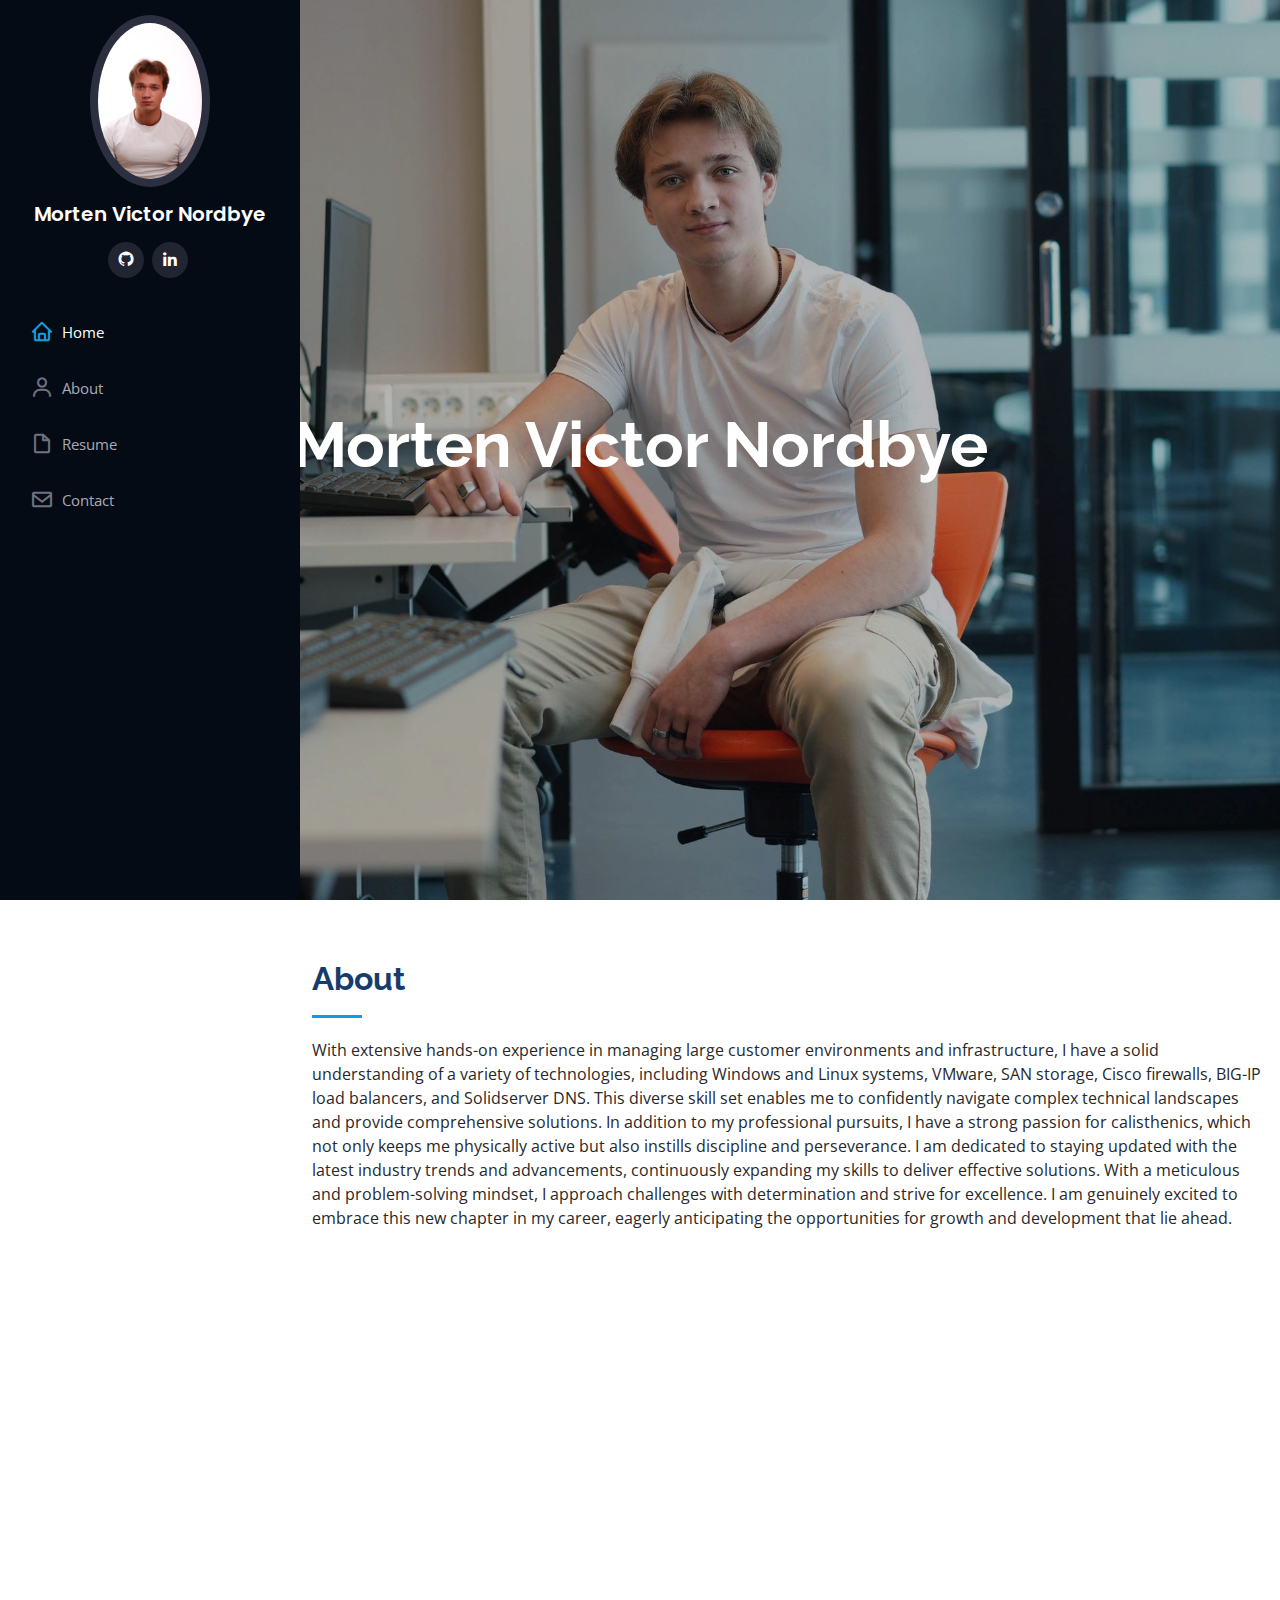
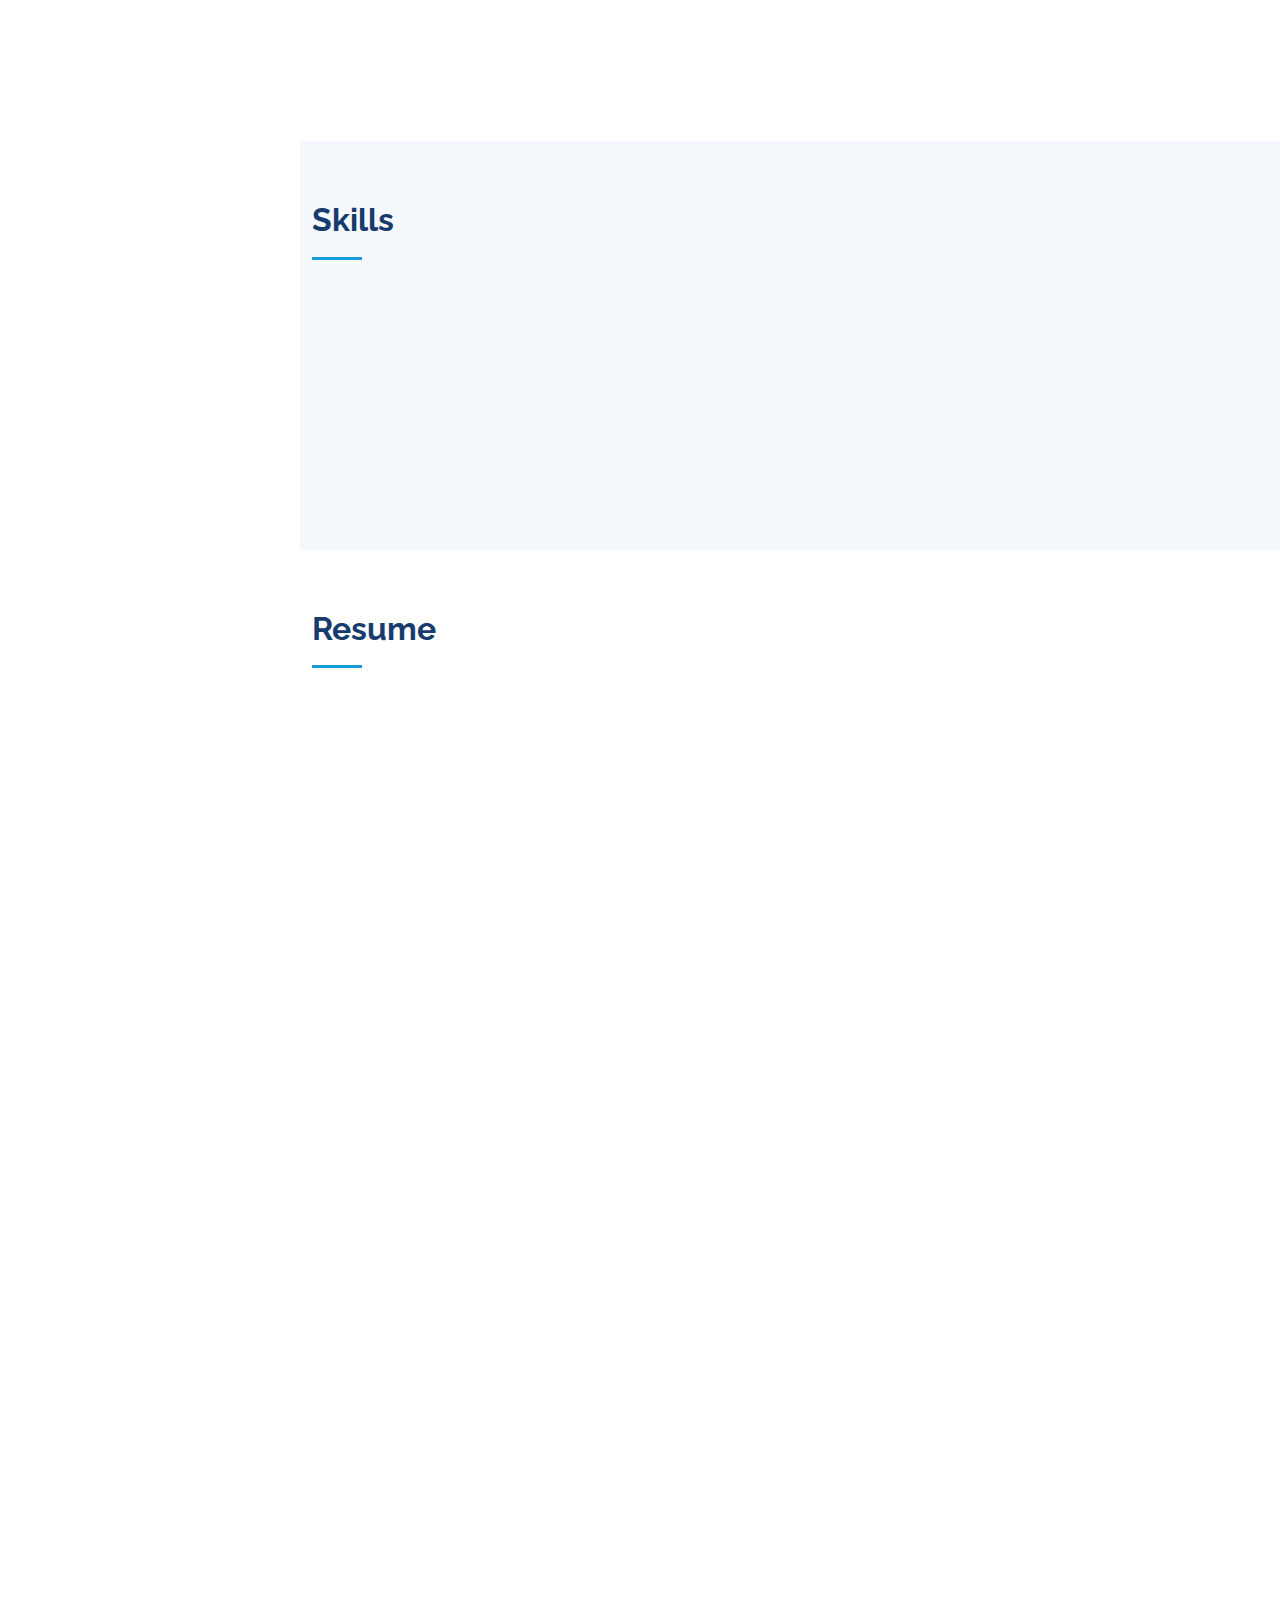
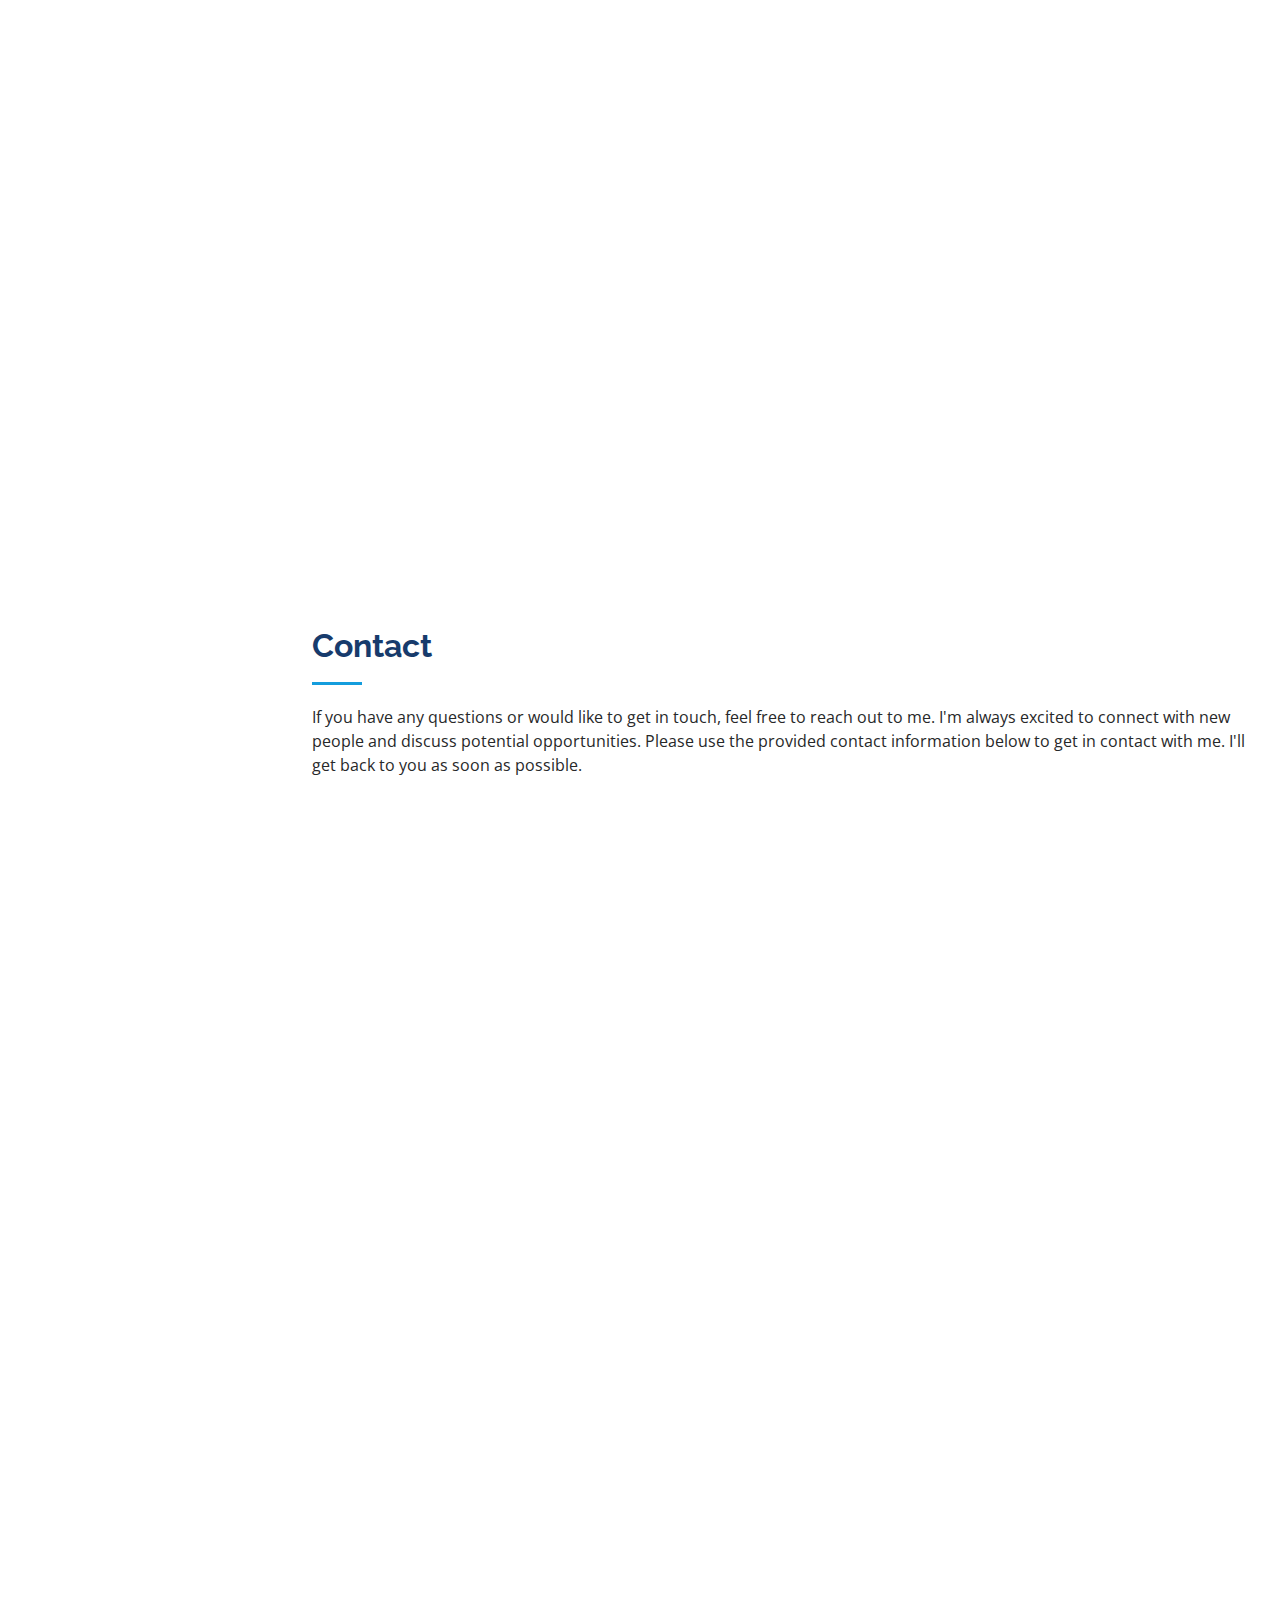
==== Source/Site-Files/index.html @ c0a7336f "Fixed site" ====
<!DOCTYPE html>
<html lang="en">
<head>
    <meta charset="utf-8" />
    <meta content="width=device-width, initial-scale=1.0" name="viewport" />
    <!-- Page Title -->
    <title>Morten Victor Nordbye: IT Consultant & Career Overview </title>
    <!-- Page Description -->
    <meta content="Welcome to Morten Victor Nordbye's space, an emerging IT Consultant. Explore my career overview, learn about my areas of expertise, and connect for collaborations or inquiries." name="description" />
    <!-- Keywords -->
    <meta content="Morten Victor Nordbye, IT Consultant, Oslo, Norway, Linux, Windows, Career Overview, Expertise, Collaborations, IT Skills" name="keywords" />
    <!-- Sitemap & Favicon Links -->
    <link rel="sitemap" type="application/xml" title="Sitemap" href="/sitemap.xml" />
    <link rel="apple-touch-icon" sizes="180x180" href="/assets/img/apple-touch-icon.png">
    <link rel="icon" type="image/png" sizes="32x32" href="/assets/img/favicon-32x32.png">
    <link rel="icon" type="image/png" sizes="16x16" href="/assets/img/favicon-16x16.png">
    <link rel="manifest" href="/assets/img/site.webmanifest">
    <!-- Google Fonts & Verification -->
    <link href="https://fonts.googleapis.com/css?family=Open+Sans:300,300i,400,400i,600,600i,700,700i|Raleway:300,300i,400,400i,500,500i,600,600i,700,700i|Poppins:300,300i,400,400i,500,500i,600,600i,700,700i" rel="stylesheet" />
    <meta name="google-site-verification" content="pW0Dln3ShXs7R0R610g7fo0jeDAkiSQfmzgLI_KJolE" />
    <!-- Vendor & Template CSS Files -->
    <link href="/assets/vendor/aos/aos.css" rel="stylesheet" />
    <link href="/assets/vendor/bootstrap/css/bootstrap.min.css" rel="stylesheet" />
    <link href="/assets/vendor/bootstrap-icons/bootstrap-icons.css" rel="stylesheet" />
    <link href="/assets/vendor/boxicons/css/boxicons.min.css" rel="stylesheet" />
    <link href="/assets/vendor/glightbox/css/glightbox.min.css" rel="stylesheet" />
    <link href="/assets/vendor/swiper/swiper-bundle.min.css" rel="stylesheet" />
    <link href="/assets/css/style.css" rel="stylesheet" />
</head>
<body>
    <!-- Mobile nav toggle button -->
    <i class="bi bi-list mobile-nav-toggle d-xl-none"></i>
    <!-- Header -->
    <header id="header">
        <div class="d-flex flex-column">
            <div class="profile">
                <img alt="Morten Victor Nordbye's Profile Picture" class="img-fluid rounded-circle" src="/assets/img/profile-img.jpg" />
                <h1 class="text-light">
                    <a href="index.html"> Morten Victor Nordbye </a>
                </h1>
                <div class="social-links mt-3 text-center">
                    <a class="github" href="https://github.com/Morten03Nordbye">
                        <i class="bx bxl-github"></i>
                    </a>
                    <a class="linkedin" href="https://www.linkedin.com/in/morten-nordbye-325bb71bb/">
                        <i class="bx bxl-linkedin"></i>
                    </a>
                </div>
            </div>
            <nav id="navbar" class="nav-menu navbar">
                <ul>
                    <li><a href="#hero" class="nav-link scrollto active"><i class="bx bx-home"></i><span>Home</span></a></li>
                    <li><a href="#about" class="nav-link scrollto"><i class="bx bx-user"></i><span>About</span></a></li>
                    <li><a href="#resume" class="nav-link scrollto"><i class="bx bx-file-blank"></i><span>Resume</span></a></li>
                    <li><a href="#contact" class="nav-link scrollto"><i class="bx bx-envelope"></i><span>Contact</span></a></li>
                </ul>
            </nav>
        </div>
    </header>
    <!-- End Header -->
     <!-- ======= Hero Section ======= -->
    <section class="d-flex flex-column justify-content-center align-items-center" id="hero">
      <div class="hero-container" data-aos="fade-in">
        <h1> Morten Victor Nordbye </h1>
      </div>
    </section>
    <!-- End Hero -->
    <main id="main">
      <!-- ======= About Section ======= -->
      <section class="about" id="about">
        <div class="container">
          <div class="section-title">
            <h2> About </h2>
            <p> With extensive hands-on experience in managing large customer environments and infrastructure, I have a solid understanding of a variety of technologies, including Windows and Linux systems, VMware, SAN storage, Cisco firewalls, BIG-IP load balancers, and Solidserver DNS. This diverse skill set enables me to confidently navigate complex technical landscapes and provide comprehensive solutions. In addition to my professional pursuits, I have a strong passion for calisthenics, which not only keeps me physically active but also instills discipline and perseverance. I am dedicated to staying updated with the latest industry trends and advancements, continuously expanding my skills to deliver effective solutions. With a meticulous and problem-solving mindset, I approach challenges with determination and strive for excellence. I am genuinely excited to embrace this new chapter in my career, eagerly anticipating the opportunities for growth and development that lie ahead. </p>
          </div>
          <div class="row">
            <div class="col-lg-4" data-aos="fade-right">
              <img alt="" class="img-fluid" src="/assets/img/profile-img.jpg" />
            </div>
            <div class="col-lg-8 pt-4 pt-lg-0 content" data-aos="fade-left">
              <h3> System Consultant </h3>
              <p class="fst-italic"> As a System Consultant at Orange Business, I have the privilege of collaborating closely with our customers and mission-critical solutions. Leveraging a diverse range of technologies, including scripting, Kubernetes, AWS/Azure, databases, VmWare, Ansible, Linux/Windows, and automation and orchestration, I optimize performance and solve complex problems within our private cloud offering. This hands-on experience allows me to gain valuable expertise in cutting-edge technologies and develop a deep understanding of their application in a private cloud environment. The dynamic nature of this role not only presents unique challenges but also offers abundant opportunities for continuous learning, personal growth, and staying at the forefront of emerging technologies. </p>
              <div class="row">
                <div class="col-lg-6">
                  <ul>
                    <li>
                      <i class="bi bi-chevron-right"></i>
                      <strong> Birthday: </strong>
                      <span> 18 August 2003 </span>
                    </li>
                    <li>
                      <i class="bi bi-chevron-right"></i>
                      <strong> Website: </strong>
                      <span> nordbye.it </span>
                    </li>
                    <li>
                      <i class="bi bi-chevron-right"></i>
                      <strong> Phone: </strong>
                      <span> +47 97902931 </span>
                    </li>
                    <li>
                      <i class="bi bi-chevron-right"></i>
                      <strong> City: </strong>
                      <span> Oslo, Norway </span>
                    </li>
                  </ul>
                </div>
                <div class="col-lg-6">
                  <ul>
                    <li>
                      <i class="bi bi-chevron-right"></i>
                      <strong> Age: </strong>
                      <span id="age"></span>
                    </li>
                    <li>
                      <i class="bi bi-chevron-right"></i>
                      <strong> Degree: </strong>
                      <span> Trade certificate as a skilled ICT service operator </span>
                    </li>
                    <li>
                      <i class="bi bi-chevron-right"></i>
                      <strong> Email: </strong>
                      <span> morten@nordbye.it </span>
                    </li>
                    <li>
                      <i class="bi bi-chevron-right"></i>
                      <strong> Freelance: </strong>
                      <span> Available </span>
                    </li>
                  </ul>
                </div>
              </div>
            </div>
          </div>
        </div>
      </section>
      <!-- End About Section -->
      <!-- ======= Interests Section ======= -->
      <section class="Interests" id="Interests">
        <div class="container">
          <div class="section-title">
            <h2> Interests </h2>
          </div>
          <div class="row">
            <div class="col-lg-4 col-md-6 icon-box" data-aos="fade-up">
              <div class="icon">
                <i class="bi bi-bicycle"></i>
              </div>
              <h4 class="title">
                <a href=""> Fitness </a>
              </h4>
              <p class="description"> Fitness is something I'm truly passionate about. It's not just about staying in shape, but also about feeling empowered and maintaining my overall well-being. Each workout brings new challenges that I eagerly embrace, pushing myself to become stronger and healthier. Engaging in regular exercise not only keeps me physically fit, but also uplifts my spirits and helps me manage stress effectively. Moreover, fitness has opened doors to meaningful connections and enjoyable experiences. For me, it's been a truly transformative and positive journey.. </p>
            </div>
            <div class="col-lg-4 col-md-6 icon-box" data-aos="fade-up" data-aos-delay="100">
              <div class="icon">
                <i class="bi bi-card-checklist"></i>
              </div>
              <h4 class="title">
                <a href=""> Politics </a>
              </h4>
              <p class="description"> Politics captivates my interest like no other subject. The intricate web of political systems, diverse ideologies, and ongoing current events never fails to intrigue me. Understanding politics is vital for active participation in democracy and making well-informed choices. Engaging in political discussions sparks my intellect and keeps me engaged in the world around me. I find immense satisfaction in staying well-versed in political affairs and believe that nurturing this passion is an intellectually fulfilling pursuit. </p>
            </div>
            <div class="col-lg-4 col-md-6 icon-box" data-aos="fade-up" data-aos-delay="200">
              <div class="icon">
                <i class="bi bi-controller"></i>
              </div>
              <h4 class="title">
                <a href=""> Gaming </a>
              </h4>
              <p class="description"> Gaming is an activity I enjoy when I have some spare time. It provides a unique opportunity for relaxation and rejuvenation. Engaging in games allows me to temporarily escape from the demands of everyday life and immerse myself in thrilling and entertaining experiences. It's not about being a hardcore gamer for me, but rather about the enjoyment and occasional challenge it brings. Gaming helps me unwind, releasing stress and providing a refreshing break for my mind. </p>
            </div>
            <div class="col-lg-4 col-md-6 icon-box" data-aos="fade-up" data-aos-delay="300">
              <div class="icon">
                <i class="bi bi-terminal"></i>
              </div>
              <h4 class="title">
                <a href=""> Philosophy </a>
              </h4>
              <p class="description"> Philosophy, the pursuit of wisdom and understanding, captivates my mind like no other discipline. It delves into profound questions about existence, knowledge, ethics, and the nature of reality. Engaging with philosophical ideas broadens my perspective and challenges my preconceptions, encouraging me to think critically and analytically. Philosophy invites me to ponder the mysteries of life, contemplate the complexities of human nature, and explore the intricacies of moral and ethical dilemmas. Through philosophical inquiry, I seek to unravel the threads that weave together our shared human experience and find meaning in the vast tapestry of existence. Philosophy is an intellectual journey that enriches my understanding of the world and allows me to engage with the timeless questions that have shaped human thought for centuries. </p>
            </div>
            <div class="col-lg-4 col-md-6 icon-box" data-aos="fade-up" data-aos-delay="400">
              <div class="icon">
                <i class="bi bi-wifi"></i>
              </div>
              <h4 class="title">
                <a href=""> Homelabing </a>
              </h4>
              <p class="description"> Homelabing is an incredibly enjoyable and rewarding hobby that I wholeheartedly embrace. It grants me the freedom to experiment with various technologies and configurations, continually expanding my knowledge and skills. Through this hands-on exploration, I satisfy my curiosity and delve deeper into my areas of interest. Moreover, homelabing provides a gateway to a vibrant online community, where like-minded individuals share invaluable tips, advice, and experiences. The joy and fulfillment I derive from homelabing are unparalleled, making it a truly worthwhile and engaging pursuit </p>
            </div>
            <div class="col-lg-4 col-md-6 icon-box" data-aos="fade-up" data-aos-delay="500">
              <div class="icon">
                <i class="bi bi-graph-down"></i>
              </div>
              <h4 class="title">
                <a href=""> Stocks and Investing </a>
              </h4>
              <p class="description"> I am passionate about stocks and investing, and I find the subject to be both fascinating and financially rewarding. I enjoy researching companies and analyzing financial data to make informed investment decisions. I think that investing in stocks is a smart way to grow and diversify one's wealth, and it allows for the potential to generate passive income. Additionally, being invested in the stock market allows me to stay informed about the economy and business developments. Overall, I think that having an interest in stocks and investing is a smart and rewarding pursuit. </p>
            </div>
          </div>
        </div>
      </section>
      <!-- End Interests Section -->
      <!-- ======= Skills Section ======= -->
      <section class="skills section-bg" id="skills">
        <div class="container">
          <div class="section-title">
            <h2> Skills </h2>
          </div>
          <div class="row skills-content">
            <div class="col-lg-6" data-aos="fade-up">
              <div class="progress">
                <span class="skill"> Linux <i class="val"> 80% </i>
                </span>
                <div class="progress-bar-wrap">
                  <div aria-valuemax="100" aria-valuemin="0" aria-valuenow="80" class="progress-bar" role="progressbar"></div>
                </div>
              </div>
              <div class="progress">
                <span class="skill"> Windows Server <i class="val"> 80% </i>
                </span>
                <div class="progress-bar-wrap">
                  <div aria-valuemax="100" aria-valuemin="0" aria-valuenow="80" class="progress-bar" role="progressbar"></div>
                </div>
              </div>
              <div class="progress">
                <span class="skill"> Team leadership <i class="val"> 70% </i>
                </span>
                <div class="progress-bar-wrap">
                  <div aria-valuemax="100" aria-valuemin="0" aria-valuenow="70" class="progress-bar" role="progressbar"></div>
                </div>
              </div>
            </div>
            <div class="col-lg-6" data-aos="fade-up" data-aos-delay="100">
              <div class="progress">
                <span class="skill"> F5 BigIP <i class="val"> 50% </i>
                </span>
                <div class="progress-bar-wrap">
                  <div aria-valuemax="100" aria-valuemin="0" aria-valuenow="50" class="progress-bar" role="progressbar"></div>
                </div>
              </div>
              <div class="progress">
                <span class="skill"> Telia Bedriftsnett Administration <i class="val"> 100% </i>
                </span>
                <div class="progress-bar-wrap">
                  <div aria-valuemax="100" aria-valuemin="0" aria-valuenow="100" class="progress-bar" role="progressbar"></div>
                </div>
              </div>
              <div class="progress">
                <span class="skill"> Public cloud(Azure and AWS) <i class="val"> 50% </i>
                </span>
                <div class="progress-bar-wrap">
                  <div aria-valuemax="100" aria-valuemin="0" aria-valuenow="50" class="progress-bar" role="progressbar"></div>
                </div>
              </div>
            </div>
          </div>
        </div>
      </section>
      <!-- End Skills Section -->
      <!-- ======= Resume Section ======= -->
      <section class="resume" id="resume">
        <div class="container">
          <div class="section-title">
            <h2> Resume </h2>
          </div>
          <div class="row">
            <div class="col-lg-6" data-aos="fade-up">
              <h3 class="resume-title"> Licenses & Certifications </h3>
              <div class="resume-item">
              <h4> AWS Certified Cloud Practitioner </h4>
                <h5> Issued Sep 2021 </h5>
                <p>
                  <em> Issued by Amazon Web Services (AWS) </em>
                </p>
              </div>
              <h3 class="resume-title"> Education </h3>
              <div class="resume-item">
                <h4> Trade certificate as a skilled ICT service operator </h4>
                <h5> Issued Aug 2023 </h5>
                <p>
                  <em> The Royal Norwegian Ministry of Education and Research and Basefarm/Orange Business, Oslo </em>
                </p>
                <p>Passed with Distinction</p>
              </div>
              <div class="resume-item">
                <h4> ICT Service Operator  </h4>
                <h5> 2020 - 2021 </h5>
                <p>
                  <em> Kuben High School, Oslo </em>
                </p>
                <p>I completed a year-long education in ICT service, in order to gain more knowledge about how to provide effective and efficient support for information and communication technology systems. Through this education, I learned about the principles and practices of ICT service, including how to diagnose and troubleshoot technical problems, how to communicate effectively with users, and how to maintain and improve ICT systems and services. I also had the opportunity to gain hands-on experience with Linux and Windows servers, and practice my skills in real-world scenarios.</p>
              </div>
              <div class="resume-item">
                <h4> Vocational Education in Electrical Studies </h4>
                <h5> 2019 - 2020 </h5>
                <p>
                  <em> Ullern High School, Oslo </em>
                </p>
                I completed a year-long education in electro. Through this program, I learned about the principles of electricity and electronics. I also had the opportunity to gain hands-on experience and build my own circuits and devices. The education has given me a deeper understanding of the fundamental concepts and principles that underlie technology. I am excited to apply this knowledge in my future studies and career.</p>
              </div>
            </div>
            <div class="col-lg-6" data-aos="fade-up" data-aos-delay="100">
              <h3 class="resume-title"> Experience </h3>
              <div class="resume-item">
                <h4>System Consultant</h4>
                <h5> Aug 2023 - Present </h5>
                <p>
                  <em>Orange Business, Oslo</em>
                </p>
                <p>Collaborated closely with customers and mission-critical solutions, leveraging a diverse range of technologies to optimize performance and problem-solving.</p>
                <ul>
                  <li>Utilized scripting and automation to streamline processes and improve efficiency.</li>
                  <li>Managed and maintained Linux/Windows servers, ensuring smooth operations.</li>
                  <li>Participated in team and company events, fostering a positive and collaborative work environment.</li>
                  <li>Stayed up-to-date with emerging technologies and proactively solved problems.</li>
                </ul>
              </div>
              <div class="resume-item">
                <h4> Operations Technician Apprentice </h4>
                <h5> Aug 2021 - Aug 2023 </h5>
                <p>
                  <em> Basefarm/Orange Business, Oslo </em>
                </p>
                <p> Operational oversight of private and public cloud systems, focusing on hardware to application layers within the OSI model. Demonstrated leadership in managing teams and applied ITIL framework in operations. </p>
                <ul>
                  <li> Managed private cloud operations with an understanding of the OSI model, spanning from hardware to application layers. </li>
                  <li> Maintained and optimized company's SMS system, including documentation, troubleshooting, efficiency improvements, and sourcing new gateways for improved redundancy. </li>
                  <li> Served as a team lead for the Incident Team (INO) and Change Team (CNO), applying the ITIL framework in coordinating and managing team operations. </li>
                  <li> As part of the maintenance team, acted as both Manager and Coordinator, ensuring the smooth execution of monthly upgrades without unexpected downtime. </li>
                  <li> Collaborated with cross-functional teams to resolve complex technical issues. </li>
                </ul>
              </div>
              <div class="resume-item">
                <h4> Programming Course Holder </h4>
                <h5> 2018 - 2019 </h5>
                <p>
                  <em> Oslo Municipality, Oslo </em>
                </p>
                <p> Teaching children about high-level block-based visual programming language </p>
              </div>
            </div>
          </div>
        </div>
      </section>
      <!-- End Resume Section -->
      <section id="contact" class="contact">
        <div class="container">
          <div class="section-title">
            <h2>Contact</h2>
            <p>If you have any questions or would like to get in touch, feel free to reach out to me. I'm always excited to connect with new people and discuss potential opportunities. Please use the provided contact information below to get in contact with me. I'll get back to you as soon as possible.</p>
          </div>
          <div class="row" data-aos="fade-in">
            <div class="col-lg-5 d-flex align-items-stretch">
              <div class="info">
                <div class="address">
                  <i class="bi bi-geo-alt"></i>
                  <h4>Location:</h4>
                  <p>Oslo, Norway</p>
                </div>
                <div class="email">
                  <i class="bi bi-envelope"></i>
                  <h4>Email:</h4>
                  <p>morten@nordbye.it</p>
                </div>
                <div class="phone">
                  <i class="bi bi-phone"></i>
                  <h4>Call:</h4>
                  <p>+47 979 02 931</p>
                </div>
                <iframe src="https://www.google.com/maps/embed/v1/place?q=place_id:ChIJOfBn8mFuQUYRmh4j019gkn4&key=AIzaSyD26jQqn7ztIfjPlDITi4hxV_3opg0lCgQ" frameborder="0" style="border:0; width: 100%; height: 290px;" allowfullscreen></iframe>
              </div>
            </div>
          </div>
        </div>
      </section>
      <!-- End Contact Section -->
      <div style="height: 369px;"></div>
      <!-- Empty div for whitespace -->
    </main>
    <!-- End #main -->
    <!-- Vendor JS Files -->
    <script src="/assets/vendor/aos/aos.js"></script>
    <script src="/assets/vendor/bootstrap/js/bootstrap.bundle.min.js"></script>
    <script src="/assets/vendor/glightbox/js/glightbox.min.js"></script>
    <script src="/assets/vendor/isotope-layout/isotope.pkgd.min.js"></script>
    <script src="/assets/vendor/purecounter/purecounter.js"></script>
    <script src="/assets/vendor/swiper/swiper-bundle.min.js"></script>
    <script src="/assets/vendor/typed.js/typed.min.js"></script>
    <script src="/assets/vendor/waypoints/noframework.waypoints.js"></script>
    <!-- Main JS Files -->
    <script src="/assets/js/main.js"></script>
    <script src="/assets/js/title_scroller.js"></script>
  </body>
</html>
---- assets/css/style.css ----
body{
    font-family:"Open Sans",sans-serif;
    color:#272829
}
a{
    color:#149ddd;
    text-decoration:none
}
a:hover{
    color:#37b3ed;
    text-decoration:none
}
h1,h2,h3,h4,h5,h6{
    font-family:Raleway,sans-serif
}
#header{
    position:fixed;
    top:0;
    left:0;
    bottom:0;
    width:300px;
    transition:all ease-in-out .5s;
    z-index:9997;
    transition:all .5s;
    padding:0 15px;
    background:#040b14;
    overflow-y:auto
}
#header .profile img{
    margin:15px auto;
    display:block;
    width:120px;
    border:8px solid #2c2f3f
}
#header .profile h1{
    font-size:20px;
    margin:0;
    padding:0;
    font-weight:600;
    -moz-text-align-last:center;
    text-align-last:center;
    font-family:Poppins,sans-serif
}
#header .profile h1 a,#header .profile h1 a:hover{
    color:#fff;
    text-decoration:none
}
#header .profile .social-links a{
    font-size:18px;
    display:inline-block;
    background:#212431;
    color:#fff;
    line-height:1;
    padding:8px 0;
    margin-right:4px;
    border-radius:50%;
    text-align:center;
    width:36px;
    height:36px;
    transition:.3s
}
#header .profile .social-links a:hover{
    background:#149ddd;
    color:#fff;
    text-decoration:none
}
#main{
    margin-left:300px
}
@media (max-width:1199px){
    #header{
        left:-300px
    }
    #main{
        margin-left:0
    }
}
.nav-menu{
    padding:30px 0 0 0
}
.nav-menu *{
    margin:0;
    padding:0;
    list-style:none
}
.nav-menu>ul>li{
    position:relative;
    white-space:nowrap
}
.nav-menu a{
    display:flex;
    align-items:center;
    color:#a8a9b4;
    padding:12px 15px;
    margin-bottom:8px;
    transition:.3s;
    font-size:15px
}
.nav-menu a i{
    font-size:24px;
    padding-right:8px;
    color:#6f7180
}
.nav-menu .active,.nav-menu a:hover,.nav-menu li:hover>a{
    text-decoration:none;
    color:#fff
}
.nav-menu .active i,.nav-menu a:hover i,.nav-menu li:hover>a i{
    color:#149ddd
}
.mobile-nav-toggle{
    position:fixed;
    right:15px;
    top:15px;
    z-index:9998;
    border:0;
    font-size:24px;
    transition:all .4s;
    outline:0!important;
    background-color:#149ddd;
    color:#fff;
    width:40px;
    height:40px;
    display:inline-flex;
    align-items:center;
    justify-content:center;
    line-height:0;
    border-radius:50px;
    cursor:pointer
}
.mobile-nav-active{
    overflow:hidden
}
.mobile-nav-active #header{
    left:0
}
#hero{
    width:100%;
    height:100vh;
    background:url(../img/hero-bg.jpg) top center;
    background-size:cover
}
#hero:before{
    content:"";
    background:rgba(5,13,24,.3);
    position:absolute;
    bottom:0;
    top:0;
    left:0;
    right:0;
    z-index:1
}
#hero .hero-container{
    position:relative;
    z-index:2;
    min-width:300px
}
#hero h1{
    margin:0 0 10px 0;
    font-size:64px;
    font-weight:700;
    line-height:56px;
    color:#fff
}
#hero p{
    color:#fff;
    margin-bottom:50px;
    font-size:26px;
    font-family:Poppins,sans-serif
}
#hero p span{
    color:#fff;
    padding-bottom:4px;
    letter-spacing:1px;
    border-bottom:3px solid #149ddd
}
@media (min-width:1024px){
    #hero{
        background-attachment:fixed
    }
}
@media (max-width:768px){
    #hero h1{
        font-size:28px;
        line-height:36px
    }
    #hero h2{
        font-size:18px;
        line-height:24px;
        margin-bottom:30px
    }
}
section{
    padding:60px 0;
    overflow:hidden
}
.section-bg{
    background:#f5f8fd
}
.section-title{
    padding-bottom:30px
}
.section-title h2{
    font-size:32px;
    font-weight:700;
    margin-bottom:20px;
    padding-bottom:20px;
    position:relative;
    color:#173b6c
}
.section-title h2::after{
    content:'';
    position:absolute;
    display:block;
    width:50px;
    height:3px;
    background:#149ddd;
    bottom:0;
    left:0
}
.section-title p{
    margin-bottom:0
}
.about .content h3{
    font-weight:700;
    font-size:26px;
    color:#173b6c
}
.about .content ul{
    list-style:none;
    padding:0
}
.about .content ul li{
    margin-bottom:20px;
    display:flex;
    align-items:center
}
.about .content ul strong{
    margin-right:10px
}
.about .content ul i{
    font-size:16px;
    margin-right:5px;
    color:#149ddd;
    line-height:0
}
.about .content p:last-child{
    margin-bottom:0
}
.skills .progress{
    height:60px;
    display:block;
    background:0 0;
    border-radius:0
}
.skills .progress .skill{
    padding:0;
    margin:0 0 6px 0;
    text-transform:uppercase;
    display:block;
    font-weight:600;
    font-family:Poppins,sans-serif;
    color:#050d18
}
.skills .progress .skill .val{
    float:right;
    font-style:normal
}
.skills .progress-bar-wrap{
    background:#dce8f8;
    height:10px
}
.skills .progress-bar{
    width:1px;
    height:10px;
    transition:.9s;
    background-color:#149ddd
}
.resume .resume-title{
    font-size:26px;
    font-weight:700;
    margin-top:20px;
    margin-bottom:20px;
    color:#050d18
}
.resume .resume-item{
    padding:0 0 20px 20px;
    margin-top:-2px;
    border-left:2px solid #1f5297;
    position:relative
}
.resume .resume-item h4{
    line-height:18px;
    font-size:18px;
    font-weight:600;
    text-transform:uppercase;
    font-family:Poppins,sans-serif;
    color:#050d18;
    margin-bottom:10px
}
.resume .resume-item h5{
    font-size:16px;
    background:#e4edf9;
    padding:5px 15px;
    display:inline-block;
    font-weight:600;
    margin-bottom:10px
}
.resume .resume-item ul{
    padding-left:20px
}
.resume .resume-item ul li{
    padding-bottom:10px
}
.resume .resume-item:last-child{
    padding-bottom:0
}
.resume .resume-item::before{
    content:"";
    position:absolute;
    width:16px;
    height:16px;
    border-radius:50px;
    left:-9px;
    top:0;
    background:#fff;
    border:2px solid #1f5297
}
.services .icon-box{
    margin-bottom:20px
}
.services .icon{
    float:left;
    display:flex;
    align-items:center;
    justify-content:center;
    width:54px;
    height:54px;
    background:#149ddd;
    border-radius:50%;
    transition:.5s;
    border:1px solid #149ddd
}
.services .icon i{
    color:#fff;
    font-size:24px;
    line-height:0
}
.services .icon-box:hover .icon{
    background:#fff
}
.services .icon-box:hover .icon i{
    color:#149ddd
}
.services .title{
    margin-left:80px;
    font-weight:700;
    margin-bottom:15px;
    font-size:18px
}
.services .title a{
    color:#343a40
}
.services .title a:hover{
    color:#149ddd
}
.services .description{
    margin-left:80px;
    line-height:24px;
    font-size:14px
}
.skills .progress{
    height:60px;
    display:block;
    background:0 0;
    border-radius:0
}
.skills .progress .skill{
    padding:0;
    margin:0 0 6px 0;
    text-transform:uppercase;
    display:block;
    font-weight:600;
    font-family:Poppins,sans-serif;
    color:#050d18
}
.skills .progress .skill .val{
    float:right;
    font-style:normal
}
.skills .progress-bar-wrap{
    background:#dce8f8;
    height:10px
}
.skills .progress-bar{
    width:1px;
    height:10px;
    transition:.9s;
    background-color:#149ddd
}
.contact{
    padding-bottom:130px
}
.contact .info{
    padding:30px;
    background:#fff;
    width:100%;
    box-shadow:0 0 24px 0 rgba(0,0,0,.12)
}
.contact .info i{
    font-size:20px;
    color:#149ddd;
    float:left;
    width:44px;
    height:44px;
    background:#dff3fc;
    display:flex;
    justify-content:center;
    align-items:center;
    border-radius:50px;
    transition:all .3s ease-in-out
}
.contact .info h4{
    padding:0 0 0 60px;
    font-size:22px;
    font-weight:600;
    margin-bottom:5px;
    color:#050d18
}
.contact .info p{
    padding:0 0 10px 60px;
    margin-bottom:20px;
    font-size:14px;
    color:#173b6c
}
.contact .info .email p{
    padding-top:5px
}
.contact .info .social-links{
    padding-left:60px
}
.contact .info .social-links a{
    font-size:18px;
    display:inline-block;
    background:#333;
    color:#fff;
    line-height:1;
    padding:8px 0;
    border-radius:50%;
    text-align:center;
    width:36px;
    height:36px;
    transition:.3s;
    margin-right:10px
}
.contact .info .social-links a:hover{
    background:#149ddd;
    color:#fff
}
.contact .info .address:hover i,.contact .info .email:hover i,.contact .info .phone:hover i{
    background:#149ddd;
    color:#fff
}
.contact .php-email-form{
    width:100%;
    padding:30px;
    background:#fff;
    box-shadow:0 0 24px 0 rgba(0,0,0,.12)
}
.contact .php-email-form .validate{
    display:none;
    color:red;
    margin:0 0 15px 0;
    font-weight:400;
    font-size:13px
}
.contact .php-email-form button[type=submit]{
    background:#149ddd;
    border:0;
    padding:10px 24px;
    color:#fff;
    transition:.4s;
    border-radius:4px
}
.contact .php-email-form button[type=submit]:hover{
    background:#37b3ed
}
@-webkit-keyframes animate-loading{
    0%{
        transform:rotate(0)
    }
    100%{
        transform:rotate(360deg)
    }
}
@keyframes animate-loading{
    0%{
        transform:rotate(0)
    }
    100%{
        transform:rotate(360deg)
    }
}
.Interests .icon-box{
    margin-bottom:20px
}
.Interests .icon{
    float:left;
    display:flex;
    align-items:center;
    justify-content:center;
    width:54px;
    height:54px;
    background:#149ddd;
    border-radius:50%;
    transition:.5s;
    border:1px solid #149ddd
}
.Interests .icon i{
    color:#fff;
    font-size:24px;
    line-height:0
}
.Interests .icon-box:hover .icon{
    background:#fff
}
.Interests .icon-box:hover .icon i{
    color:#149ddd
}
.Interests .title{
    margin-left:80px;
    font-weight:700;
    margin-bottom:15px;
    font-size:18px
}
.Interests .title a{
    color:#343a40
}
.Interests .title a:hover{
    color:#149ddd
}
.Interests .description{
    margin-left:80px;
    line-height:24px;
    font-size:14px
}
.Interests .progress{
    height:60px;
    display:block;
    background:0 0;
    border-radius:0
}
.Interests .progress .skill{
    padding:0;
    margin:0 0 6px 0;
    text-transform:uppercase;
    display:block;
    font-weight:600;
    font-family:Poppins,sans-serif;
    color:#050d18
}
.Interests .progress .skill .val{
    float:right;
    font-style:normal
}
.Interests .progress-bar-wrap{
    background:#dce8f8;
    height:10px
}
.Interests .progress-bar{
    width:1px;
    height:10px;
    transition:.9s;
    background-color:#149ddd
}
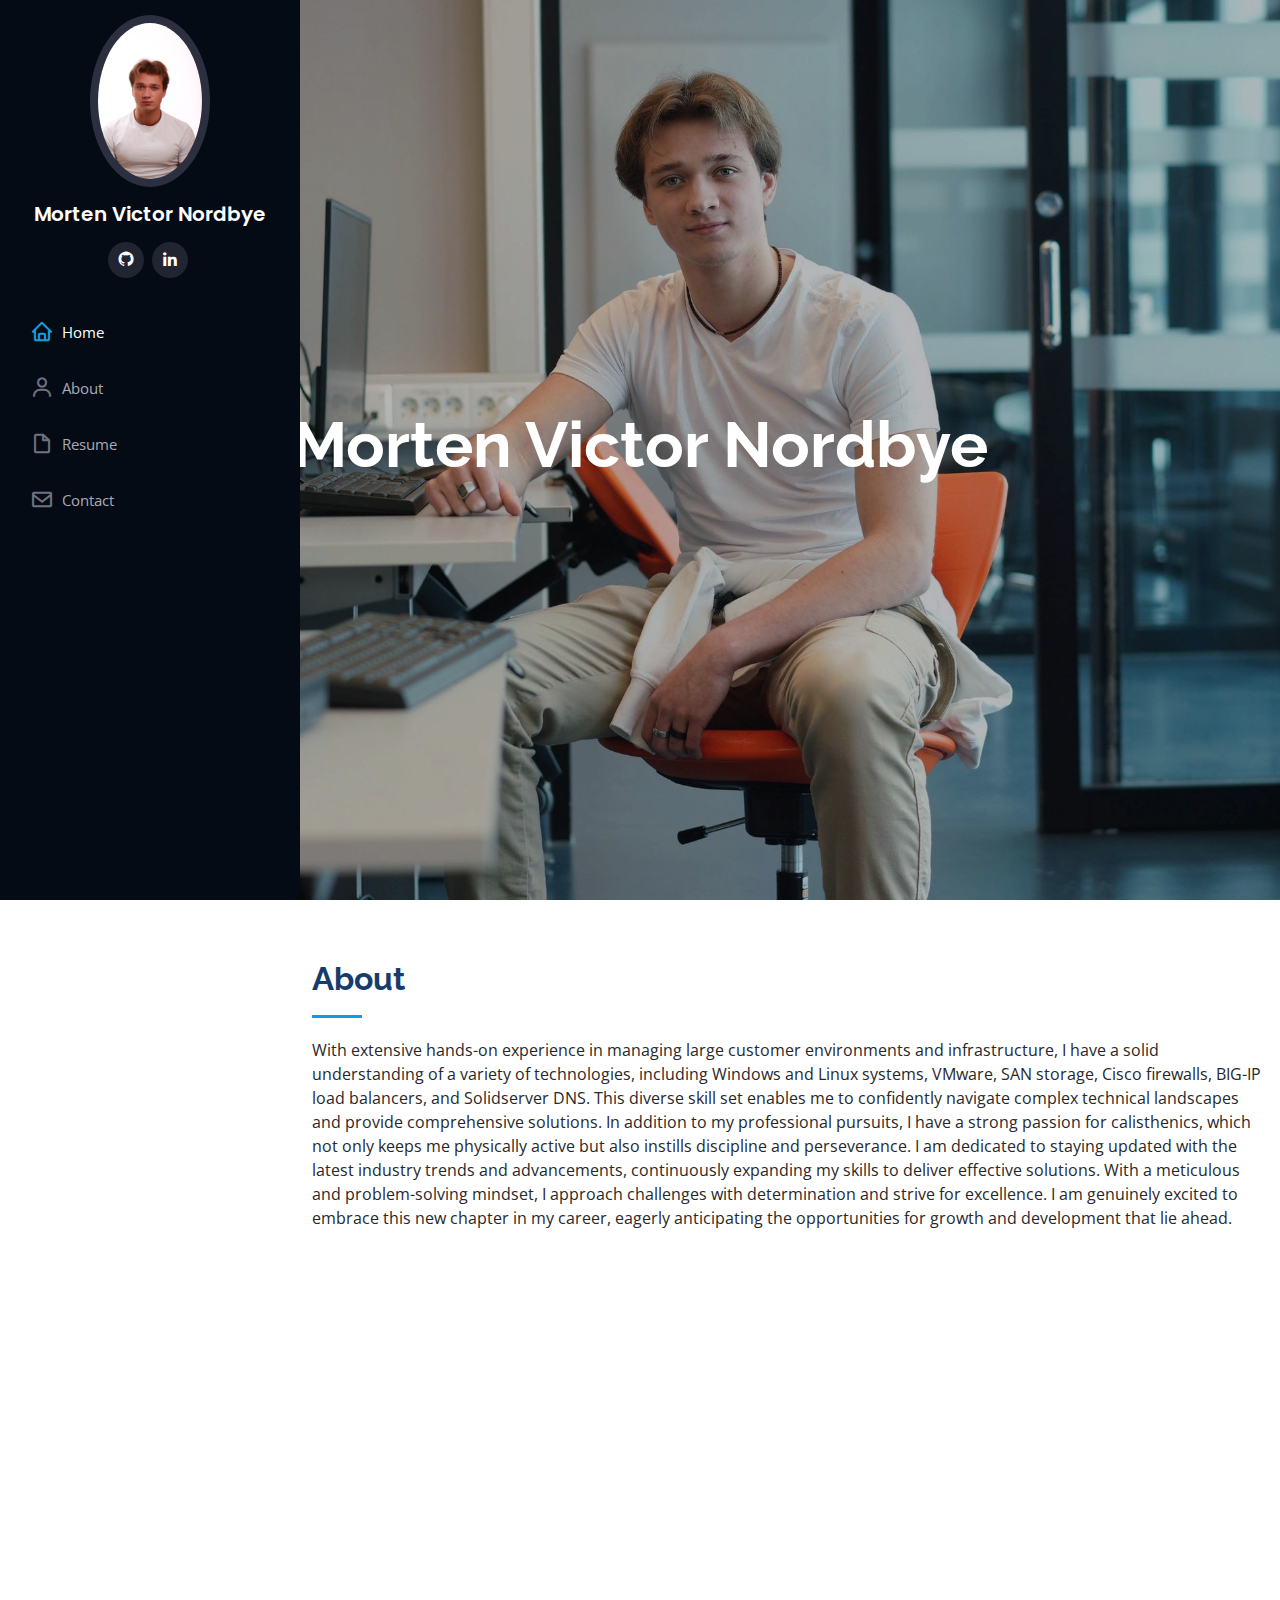
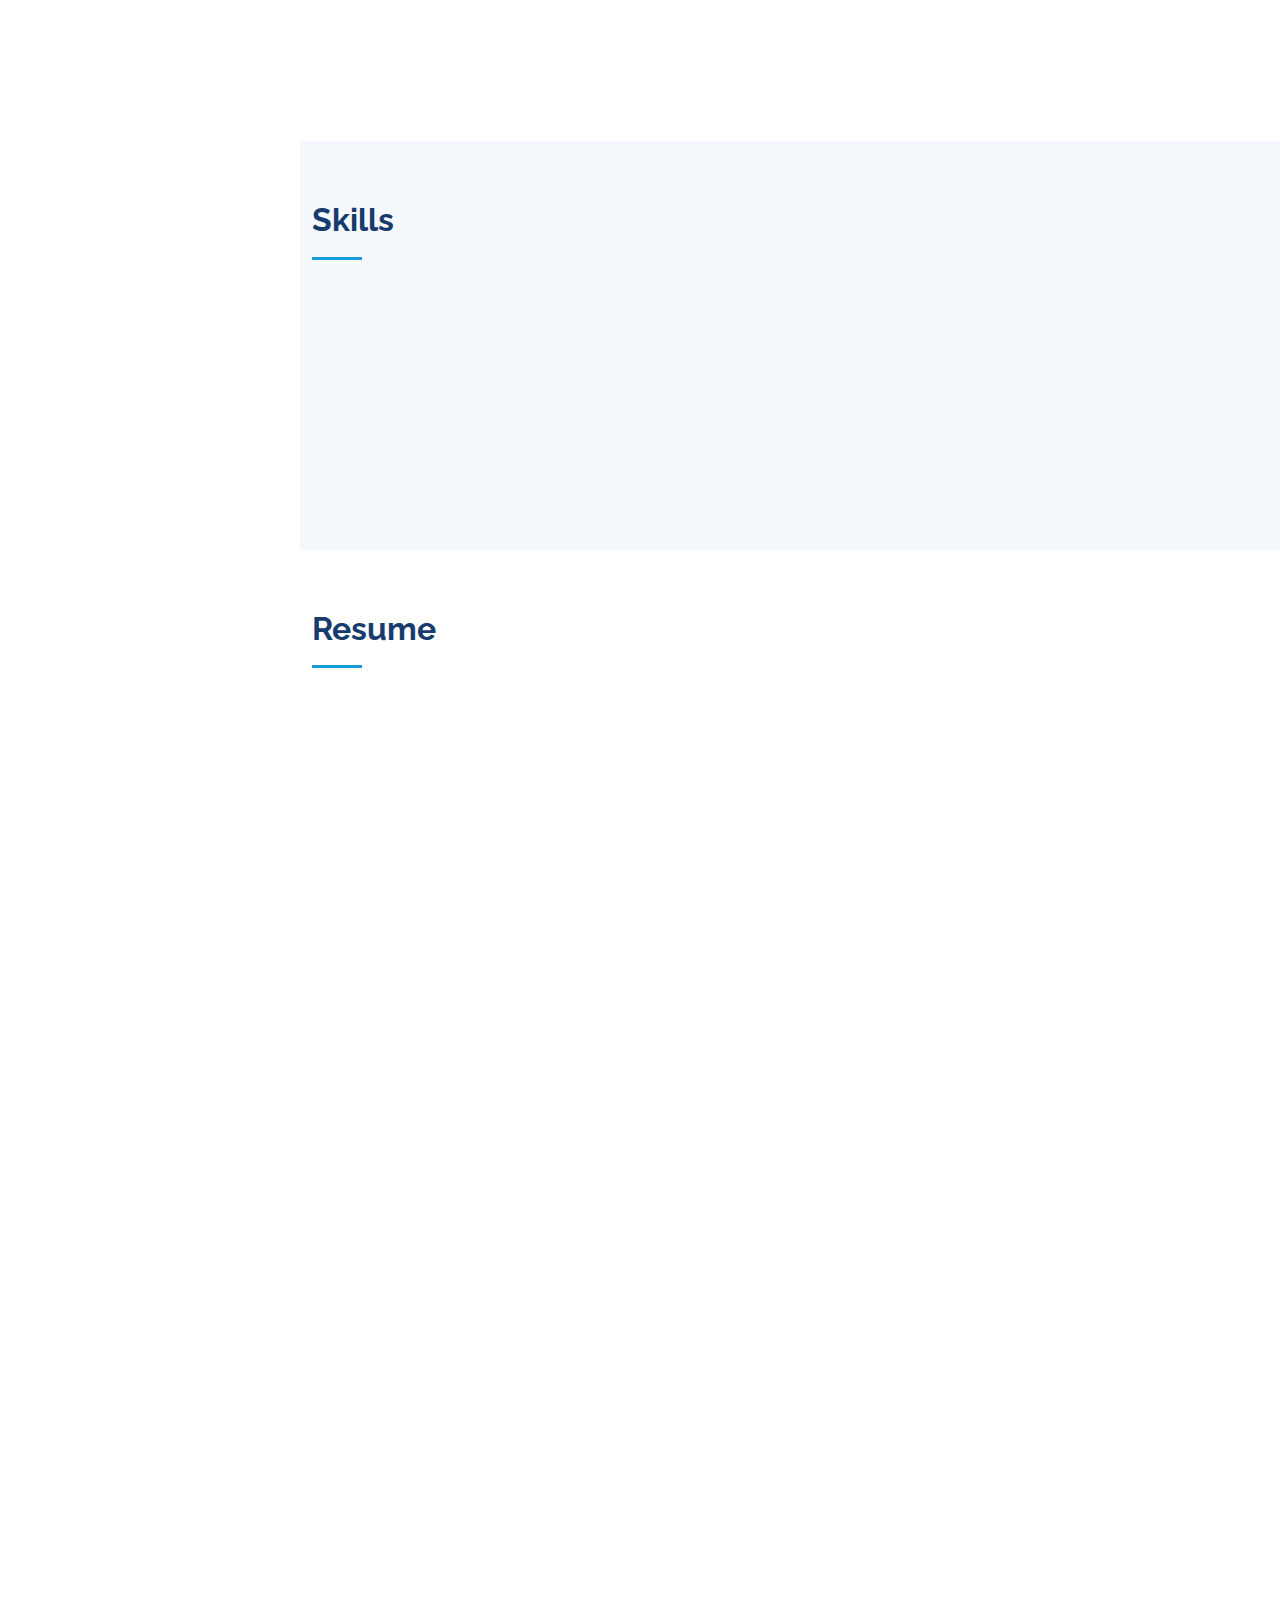
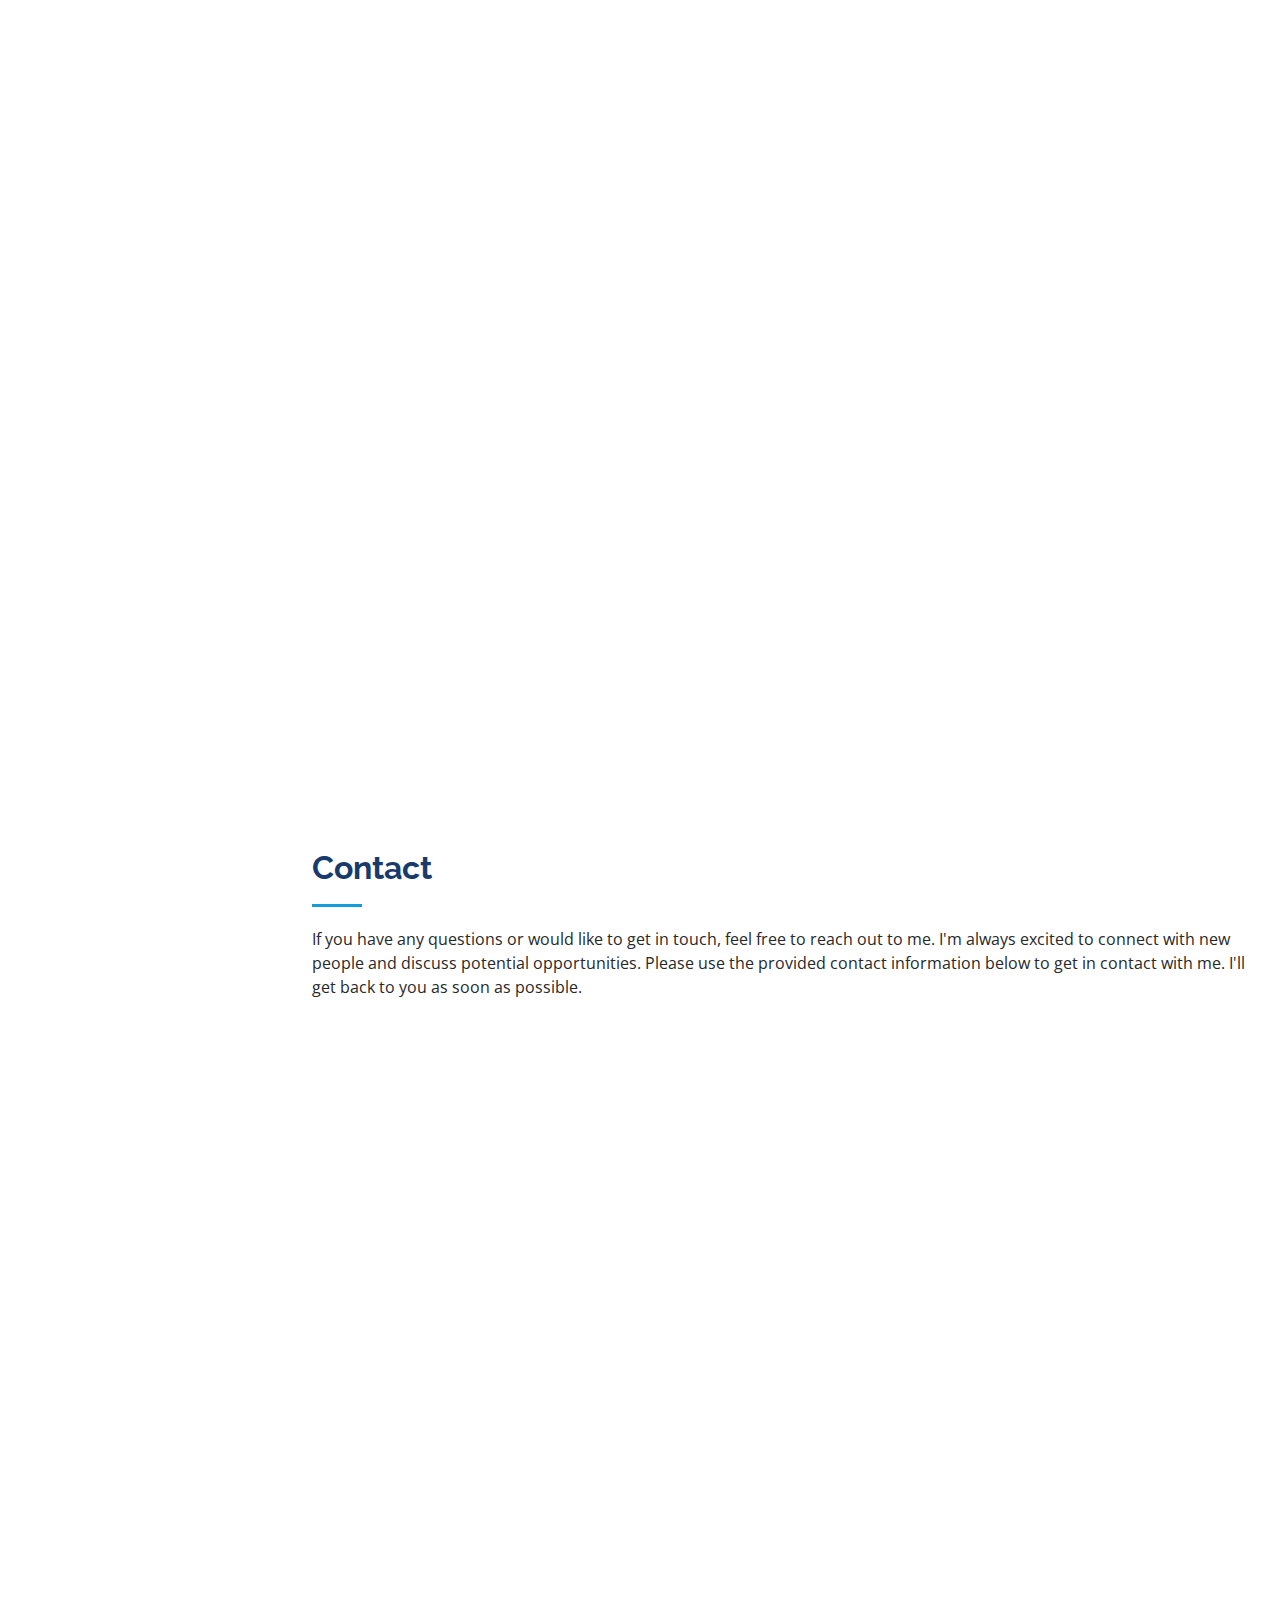
==== commit 43075f98: "Fixed Text" ====
--- a/Source/Site-Files/index.html
+++ b/Source/Site-Files/index.html
@@ -4,7 +4,7 @@
     <meta charset="utf-8" />
     <meta content="width=device-width, initial-scale=1.0" name="viewport" />
     <!-- Page Title -->
-    <title>Morten Victor Nordbye: IT Consultant & Career Overview </title>
+    <title>Morten Victor Nordbye: IT Consultant & Career Overview</title>
     <!-- Page Description -->
     <meta content="Welcome to Morten Victor Nordbye's space, an emerging IT Consultant. Explore my career overview, learn about my areas of expertise, and connect for collaborations or inquiries." name="description" />
     <!-- Keywords -->
@@ -302,19 +302,23 @@
             <div class="col-lg-6" data-aos="fade-up" data-aos-delay="100">
               <h3 class="resume-title"> Experience </h3>
               <div class="resume-item">
-                <h4>System Consultant</h4>
-                <h5> Aug 2023 - Present </h5>
-                <p>
-                  <em>Orange Business, Oslo</em>
-                </p>
-                <p>Collaborated closely with customers and mission-critical solutions, leveraging a diverse range of technologies to optimize performance and problem-solving.</p>
+                <h4>Service Delivery Team Member</h4>
+                <h5>Aug 2023 - Present</h5>
+                <p>
+                  <em>Leading Cloud Service Provider (CSP)</em>
+                </p>
+                <p>
+                  As a member of the Service Delivery team at a leading Cloud Service Provider (CSP), my mission is to manage both private and public cloud infrastructures, providing foundational infrastructure support for a wide range of customers. My role involves understanding customer environments and offering guidance on effective system setups and management practices.
+                </p>
+                <p>
+                  Engaged directly with customers on mission-critical solutions, ensuring optimal configurations and tailored approaches for their unique requirements.
+                </p>
                 <ul>
-                  <li>Utilized scripting and automation to streamline processes and improve efficiency.</li>
-                  <li>Managed and maintained Linux/Windows servers, ensuring smooth operations.</li>
-                  <li>Participated in team and company events, fostering a positive and collaborative work environment.</li>
-                  <li>Stayed up-to-date with emerging technologies and proactively solved problems.</li>
+                  <li>Contributed to the Service Delivery team's efforts in setting up, maintaining, and optimizing both private and public cloud infrastructures.</li>
+                  <li>Worked in collaboration with various departments, fostering knowledge sharing and cohesive project execution.</li>
+                  <li>Utilized a diverse technology stack including Scripting, Kubernetes, AWS/Azure, Databases, VmWare, Ansible, Linux/Windows, emphasizing Automation and Orchestration.</li>
                 </ul>
-              </div>
+              </div>      
               <div class="resume-item">
                 <h4> Operations Technician Apprentice </h4>
                 <h5> Aug 2021 - Aug 2023 </h5>
@@ -389,6 +393,5 @@
     <script src="/assets/vendor/waypoints/noframework.waypoints.js"></script>
     <!-- Main JS Files -->
     <script src="/assets/js/main.js"></script>
-    <script src="/assets/js/title_scroller.js"></script>
   </body>
 </html>
